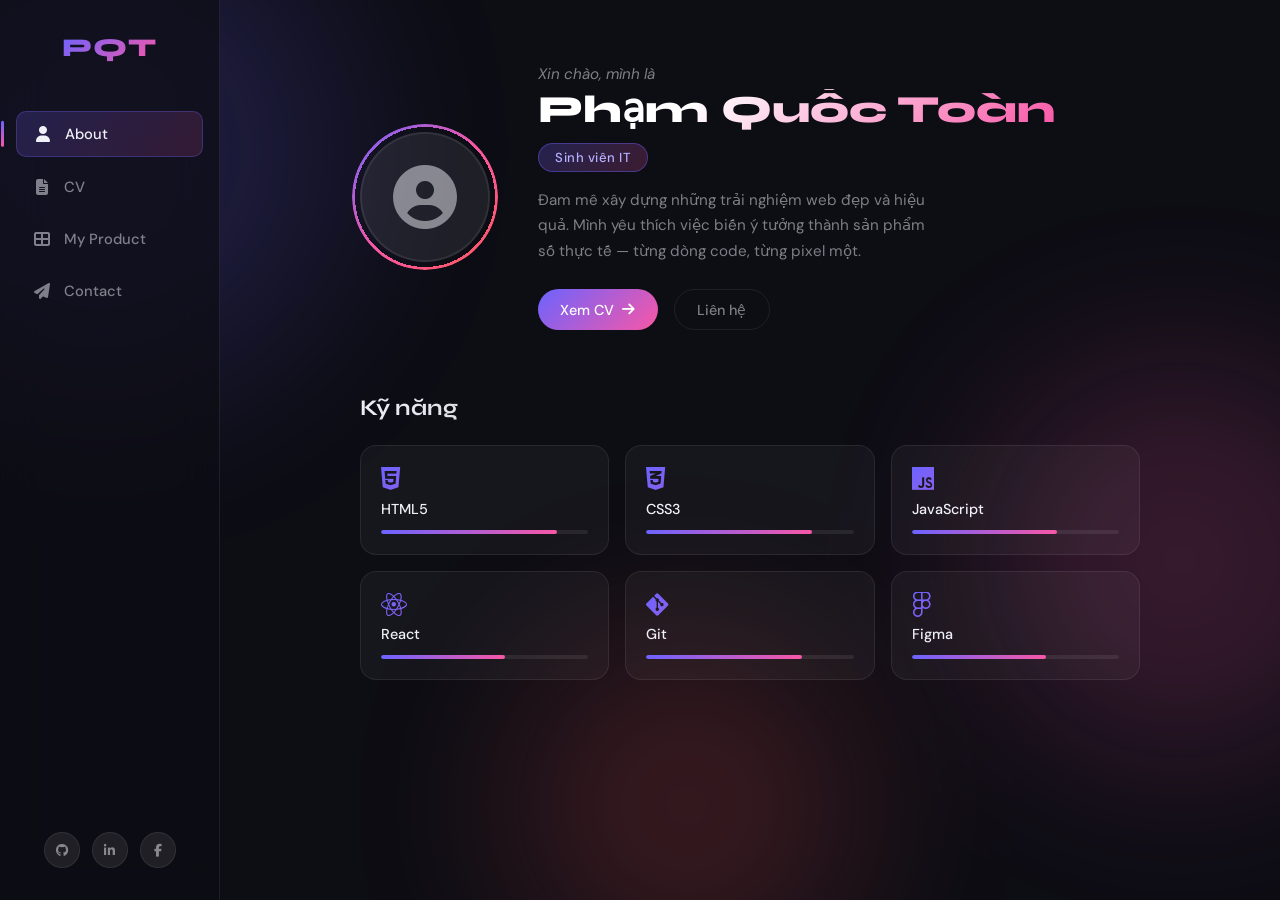
==== index.html @ f1095d31 "first commit - portfolio" ====
<!DOCTYPE html>
<html lang="vi">
<head>
  <meta charset="UTF-8" />
  <meta name="viewport" content="width=device-width, initial-scale=1.0"/>
  <title>Phạm Quốc Toàn — Portfolio</title>
  <link rel="stylesheet" href="style.css" />
  <link href="https://fonts.googleapis.com/css2?family=Syne:wght@400;600;700;800&family=DM+Sans:ital,wght@0,300;0,400;0,500;1,300&display=swap" rel="stylesheet"/>
  <link rel="stylesheet" href="https://cdnjs.cloudflare.com/ajax/libs/font-awesome/6.5.0/css/all.min.css"/>
</head>
<body>
  <!-- Background blobs -->
  <div class="bg-blobs">
    <div class="blob blob-1"></div>
    <div class="blob blob-2"></div>
    <div class="blob blob-3"></div>
  </div>

  <!-- Sidebar Nav -->
  <aside class="sidebar" id="sidebar">
    <div class="sidebar-logo">PQT</div>
    <nav class="sidebar-nav">
      <a href="index.html" class="nav-link active" data-label="About">
        <i class="fas fa-user"></i><span>About</span>
      </a>
      <a href="cv.html" class="nav-link" data-label="CV">
        <i class="fas fa-file-alt"></i><span>CV</span>
      </a>
      <a href="product.html" class="nav-link" data-label="My Product">
        <i class="fas fa-th-large"></i><span>My Product</span>
      </a>
      <a href="contact.html" class="nav-link" data-label="Contact">
        <i class="fas fa-paper-plane"></i><span>Contact</span>
      </a>
    </nav>
    <div class="sidebar-socials">
      <a href="https://github.com/" target="_blank" class="social-icon"><i class="fab fa-github"></i></a>
      <a href="https://linkedin.com/" target="_blank" class="social-icon"><i class="fab fa-linkedin-in"></i></a>
      <a href="https://facebook.com/" target="_blank" class="social-icon"><i class="fab fa-facebook-f"></i></a>
    </div>
  </aside>

  <!-- Mobile top bar -->
  <header class="topbar">
    <div class="topbar-logo">PQT</div>
    <button class="burger" id="burger" aria-label="Menu">
      <span></span><span></span><span></span>
    </button>
  </header>

  <!-- Mobile Nav Drawer -->
  <div class="mobile-nav" id="mobileNav">
    <a href="index.html" class="nav-link active"><i class="fas fa-user"></i> About</a>
    <a href="cv.html" class="nav-link"><i class="fas fa-file-alt"></i> CV</a>
    <a href="product.html" class="nav-link"><i class="fas fa-th-large"></i> My Product</a>
    <a href="contact.html" class="nav-link"><i class="fas fa-paper-plane"></i> Contact</a>
  </div>

  <!-- Main Content -->
  <main class="main-content">
    <div class="page-inner fade-in">

      <div class="about-hero">
        <div class="avatar-wrap">
          <div class="avatar-ring"></div>
          <div class="avatar">
            <i class="fas fa-user-circle"></i>
          </div>
        </div>
        <div class="hero-text">
          <p class="greeting">Xin chào, mình là</p>
          <h1 class="name">Phạm Quốc Toàn</h1>
          <div class="badge">Sinh viên IT</div>
          <p class="bio">
            Đam mê xây dựng những trải nghiệm web đẹp và hiệu quả. Mình yêu thích việc biến ý tưởng thành sản phẩm số thực tế — từng dòng code, từng pixel một.
          </p>
          <div class="hero-actions">
            <a href="cv.html" class="btn-primary">Xem CV <i class="fas fa-arrow-right"></i></a>
            <a href="contact.html" class="btn-outline">Liên hệ</a>
          </div>
        </div>
      </div>

      <div class="skills-section">
        <h2 class="section-title">Kỹ năng</h2>
        <div class="skills-grid">
          <div class="skill-card">
            <i class="fab fa-html5"></i>
            <span>HTML5</span>
            <div class="skill-bar"><div class="skill-fill" style="--w:85%"></div></div>
          </div>
          <div class="skill-card">
            <i class="fab fa-css3-alt"></i>
            <span>CSS3</span>
            <div class="skill-bar"><div class="skill-fill" style="--w:80%"></div></div>
          </div>
          <div class="skill-card">
            <i class="fab fa-js"></i>
            <span>JavaScript</span>
            <div class="skill-bar"><div class="skill-fill" style="--w:70%"></div></div>
          </div>
          <div class="skill-card">
            <i class="fab fa-react"></i>
            <span>React</span>
            <div class="skill-bar"><div class="skill-fill" style="--w:60%"></div></div>
          </div>
          <div class="skill-card">
            <i class="fab fa-git-alt"></i>
            <span>Git</span>
            <div class="skill-bar"><div class="skill-fill" style="--w:75%"></div></div>
          </div>
          <div class="skill-card">
            <i class="fab fa-figma"></i>
            <span>Figma</span>
            <div class="skill-bar"><div class="skill-fill" style="--w:65%"></div></div>
          </div>
        </div>
      </div>

    </div>
  </main>

  <script src="script.js"></script>
</body>
</html>
---- style.css ----
/* ===========================
   CSS Variables & Reset
   =========================== */
:root {
  --grad-1: #6c63ff;
  --grad-2: #f857a6;
  --grad-3: #ff5858;
  --accent: #6c63ff;
  --accent2: #f857a6;
  --bg: #0d0d14;
  --surface: rgba(255,255,255,0.04);
  --surface2: rgba(255,255,255,0.08);
  --border: rgba(255,255,255,0.08);
  --text: #f0f0f8;
  --text-muted: rgba(240,240,248,0.5);
  --sidebar-w: 220px;
  --radius: 16px;
  --radius-sm: 10px;
}

*, *::before, *::after { box-sizing: border-box; margin: 0; padding: 0; }

html { scroll-behavior: smooth; }

body {
  background: var(--bg);
  color: var(--text);
  font-family: 'DM Sans', sans-serif;
  min-height: 100vh;
  overflow-x: hidden;
}

a { text-decoration: none; color: inherit; }

/* ===========================
   Background Blobs
   =========================== */
.bg-blobs {
  position: fixed;
  inset: 0;
  pointer-events: none;
  z-index: 0;
  overflow: hidden;
}
.blob {
  position: absolute;
  border-radius: 50%;
  filter: blur(90px);
  opacity: 0.18;
  animation: blobFloat 8s ease-in-out infinite alternate;
}
.blob-1 {
  width: 500px; height: 500px;
  background: var(--grad-1);
  top: -100px; left: -150px;
  animation-delay: 0s;
}
.blob-2 {
  width: 400px; height: 400px;
  background: var(--grad-2);
  top: 40%; right: -100px;
  animation-delay: 2s;
}
.blob-3 {
  width: 350px; height: 350px;
  background: var(--grad-3);
  bottom: -80px; left: 40%;
  animation-delay: 4s;
}
@keyframes blobFloat {
  from { transform: translate(0, 0) scale(1); }
  to   { transform: translate(30px, 30px) scale(1.08); }
}

/* ===========================
   Sidebar
   =========================== */
.sidebar {
  position: fixed;
  left: 0; top: 0; bottom: 0;
  width: var(--sidebar-w);
  background: rgba(13,13,20,0.7);
  backdrop-filter: blur(20px);
  border-right: 1px solid var(--border);
  display: flex;
  flex-direction: column;
  align-items: center;
  padding: 2rem 0;
  z-index: 100;
}

.sidebar-logo {
  font-family: 'Syne', sans-serif;
  font-weight: 800;
  font-size: 1.6rem;
  background: linear-gradient(135deg, var(--grad-1), var(--grad-2));
  -webkit-background-clip: text;
  -webkit-text-fill-color: transparent;
  background-clip: text;
  margin-bottom: 3rem;
  letter-spacing: 2px;
}

.sidebar-nav {
  display: flex;
  flex-direction: column;
  gap: 0.5rem;
  width: 100%;
  padding: 0 1rem;
  flex: 1;
}

.nav-link {
  display: flex;
  align-items: center;
  gap: 0.75rem;
  padding: 0.75rem 1rem;
  border-radius: var(--radius-sm);
  color: var(--text-muted);
  font-size: 0.92rem;
  font-weight: 500;
  transition: all 0.3s ease;
  position: relative;
}
.nav-link i { font-size: 1rem; width: 20px; text-align: center; }
.nav-link:hover {
  color: var(--text);
  background: var(--surface2);
}
.nav-link.active {
  color: var(--text);
  background: linear-gradient(135deg, rgba(108,99,255,0.2), rgba(248,87,166,0.15));
  border: 1px solid rgba(108,99,255,0.3);
}
.nav-link.active::before {
  content: '';
  position: absolute;
  left: -1rem;
  top: 50%;
  transform: translateY(-50%);
  width: 3px;
  height: 60%;
  border-radius: 2px;
  background: linear-gradient(var(--grad-1), var(--grad-2));
}

.sidebar-socials {
  display: flex;
  gap: 0.75rem;
  margin-top: 1rem;
}
.social-icon {
  width: 36px; height: 36px;
  border-radius: 50%;
  background: var(--surface2);
  border: 1px solid var(--border);
  display: flex; align-items: center; justify-content: center;
  font-size: 0.8rem;
  color: var(--text-muted);
  transition: all 0.3s;
}
.social-icon:hover {
  background: linear-gradient(135deg, var(--grad-1), var(--grad-2));
  color: white;
  border-color: transparent;
  transform: translateY(-2px);
}

/* ===========================
   Mobile Topbar
   =========================== */
.topbar {
  display: none;
  position: fixed;
  top: 0; left: 0; right: 0;
  height: 60px;
  background: rgba(13,13,20,0.9);
  backdrop-filter: blur(20px);
  border-bottom: 1px solid var(--border);
  align-items: center;
  justify-content: space-between;
  padding: 0 1.25rem;
  z-index: 200;
}
.topbar-logo {
  font-family: 'Syne', sans-serif;
  font-weight: 800;
  font-size: 1.3rem;
  background: linear-gradient(135deg, var(--grad-1), var(--grad-2));
  -webkit-background-clip: text;
  -webkit-text-fill-color: transparent;
  background-clip: text;
}
.burger {
  background: none; border: none; cursor: pointer;
  display: flex; flex-direction: column; gap: 5px;
}
.burger span {
  display: block; width: 24px; height: 2px;
  background: var(--text);
  border-radius: 2px;
  transition: all 0.3s;
}
.burger.open span:nth-child(1) { transform: translateY(7px) rotate(45deg); }
.burger.open span:nth-child(2) { opacity: 0; }
.burger.open span:nth-child(3) { transform: translateY(-7px) rotate(-45deg); }

.mobile-nav {
  display: none;
  position: fixed;
  top: 60px; left: 0; right: 0;
  background: rgba(13,13,20,0.97);
  backdrop-filter: blur(20px);
  border-bottom: 1px solid var(--border);
  flex-direction: column;
  padding: 1rem;
  gap: 0.5rem;
  z-index: 150;
  transform: translateY(-110%);
  transition: transform 0.3s ease;
}
.mobile-nav.open {
  transform: translateY(0);
}
.mobile-nav .nav-link {
  padding: 0.85rem 1rem;
}

/* ===========================
   Main Content
   =========================== */
.main-content {
  margin-left: var(--sidebar-w);
  min-height: 100vh;
  position: relative;
  z-index: 1;
}

.page-inner {
  max-width: 860px;
  margin: 0 auto;
  padding: 4rem 2.5rem;
}

/* ===========================
   Fade In Animation
   =========================== */
.fade-in {
  animation: fadeUp 0.6s ease both;
}
@keyframes fadeUp {
  from { opacity: 0; transform: translateY(24px); }
  to   { opacity: 1; transform: translateY(0); }
}

/* ===========================
   About / Hero
   =========================== */
.about-hero {
  display: flex;
  gap: 3rem;
  align-items: center;
  margin-bottom: 4rem;
}

.avatar-wrap {
  position: relative;
  flex-shrink: 0;
}
.avatar-ring {
  position: absolute;
  inset: -8px;
  border-radius: 50%;
  background: linear-gradient(135deg, var(--grad-1), var(--grad-2), var(--grad-3));
  animation: spin 4s linear infinite;
  -webkit-mask: radial-gradient(farthest-side, transparent calc(100% - 3px), white calc(100% - 3px));
          mask: radial-gradient(farthest-side, transparent calc(100% - 3px), white calc(100% - 3px));
}
@keyframes spin { to { transform: rotate(360deg); } }

.avatar {
  width: 130px; height: 130px;
  border-radius: 50%;
  background: var(--surface2);
  border: 2px solid var(--border);
  display: flex; align-items: center; justify-content: center;
  font-size: 4rem;
  color: var(--text-muted);
}

.greeting {
  font-size: 0.95rem;
  color: var(--text-muted);
  margin-bottom: 0.3rem;
  font-style: italic;
}
.name {
  font-family: 'Syne', sans-serif;
  font-size: 2.4rem;
  font-weight: 800;
  line-height: 1.1;
  background: linear-gradient(135deg, #fff 30%, var(--grad-2));
  -webkit-background-clip: text;
  -webkit-text-fill-color: transparent;
  background-clip: text;
  margin-bottom: 0.75rem;
}
.badge {
  display: inline-block;
  padding: 0.3rem 1rem;
  border-radius: 99px;
  background: linear-gradient(135deg, rgba(108,99,255,0.25), rgba(248,87,166,0.2));
  border: 1px solid rgba(108,99,255,0.4);
  font-size: 0.82rem;
  font-weight: 500;
  color: #b5b0ff;
  margin-bottom: 1rem;
  letter-spacing: 0.5px;
}
.bio {
  color: var(--text-muted);
  line-height: 1.7;
  font-size: 0.95rem;
  margin-bottom: 1.5rem;
  max-width: 400px;
}
.hero-actions {
  display: flex;
  gap: 1rem;
  flex-wrap: wrap;
}

/* ===========================
   Buttons
   =========================== */
.btn-primary {
  display: inline-flex;
  align-items: center;
  gap: 0.5rem;
  padding: 0.65rem 1.4rem;
  border-radius: 99px;
  background: linear-gradient(135deg, var(--grad-1), var(--grad-2));
  color: white;
  font-size: 0.9rem;
  font-weight: 500;
  transition: all 0.3s;
  border: none;
  cursor: pointer;
}
.btn-primary:hover {
  transform: translateY(-2px);
  box-shadow: 0 8px 24px rgba(108,99,255,0.4);
}
.btn-outline {
  display: inline-flex;
  align-items: center;
  padding: 0.65rem 1.4rem;
  border-radius: 99px;
  border: 1px solid var(--border);
  color: var(--text-muted);
  font-size: 0.9rem;
  font-weight: 500;
  transition: all 0.3s;
}
.btn-outline:hover {
  border-color: var(--grad-1);
  color: var(--text);
  background: rgba(108,99,255,0.1);
}
.btn-sm { padding: 0.45rem 1rem; font-size: 0.85rem; }
.btn-full { width: 100%; justify-content: center; border-radius: var(--radius-sm); }

/* ===========================
   Skills Section
   =========================== */
.section-title {
  font-family: 'Syne', sans-serif;
  font-size: 1.4rem;
  font-weight: 700;
  margin-bottom: 1.5rem;
  background: linear-gradient(135deg, var(--text), var(--text-muted));
  -webkit-background-clip: text;
  -webkit-text-fill-color: transparent;
  background-clip: text;
}

.skills-grid {
  display: grid;
  grid-template-columns: repeat(auto-fill, minmax(200px, 1fr));
  gap: 1rem;
}
.skill-card {
  background: var(--surface);
  border: 1px solid var(--border);
  border-radius: var(--radius);
  padding: 1.25rem;
  display: flex;
  flex-direction: column;
  gap: 0.5rem;
  transition: all 0.3s;
}
.skill-card:hover {
  background: var(--surface2);
  border-color: rgba(108,99,255,0.3);
  transform: translateY(-3px);
}
.skill-card i {
  font-size: 1.6rem;
  background: linear-gradient(135deg, var(--grad-1), var(--grad-2));
  -webkit-background-clip: text;
  -webkit-text-fill-color: transparent;
  background-clip: text;
}
.skill-card span { font-size: 0.9rem; font-weight: 500; }
.skill-bar {
  height: 4px;
  background: var(--border);
  border-radius: 2px;
  overflow: hidden;
  margin-top: 0.25rem;
}
.skill-fill {
  height: 100%;
  width: var(--w);
  background: linear-gradient(90deg, var(--grad-1), var(--grad-2));
  border-radius: 2px;
  animation: barGrow 1s ease both;
  animation-delay: 0.3s;
}
@keyframes barGrow {
  from { width: 0; }
  to   { width: var(--w); }
}

/* ===========================
   Page Header
   =========================== */
.page-header {
  display: flex;
  align-items: flex-start;
  justify-content: space-between;
  margin-bottom: 2.5rem;
  flex-wrap: wrap;
  gap: 1rem;
}
.page-title {
  font-family: 'Syne', sans-serif;
  font-size: 2.2rem;
  font-weight: 800;
  background: linear-gradient(135deg, #fff 40%, var(--grad-2));
  -webkit-background-clip: text;
  -webkit-text-fill-color: transparent;
  background-clip: text;
}
.page-subtitle {
  color: var(--text-muted);
  font-size: 0.95rem;
  margin-top: 0.25rem;
}

/* ===========================
   CV
   =========================== */
.cv-grid {
  display: grid;
  grid-template-columns: 1fr 1fr;
  gap: 1.5rem;
}
.cv-block {
  background: var(--surface);
  border: 1px solid var(--border);
  border-radius: var(--radius);
  padding: 1.5rem;
  margin-bottom: 1.5rem;
  transition: border-color 0.3s;
}
.cv-block:hover { border-color: rgba(108,99,255,0.3); }
.cv-block-title {
  font-family: 'Syne', sans-serif;
  font-size: 0.95rem;
  font-weight: 700;
  margin-bottom: 1.25rem;
  color: var(--text-muted);
  text-transform: uppercase;
  letter-spacing: 1px;
  display: flex;
  align-items: center;
  gap: 0.5rem;
}
.cv-block-title i {
  background: linear-gradient(135deg, var(--grad-1), var(--grad-2));
  -webkit-background-clip: text;
  -webkit-text-fill-color: transparent;
  background-clip: text;
}
.timeline-item {
  display: flex;
  gap: 1rem;
  margin-bottom: 1rem;
  padding-bottom: 1rem;
  border-bottom: 1px solid var(--border);
}
.timeline-item:last-child { border-bottom: none; margin-bottom: 0; padding-bottom: 0; }
.timeline-year {
  font-size: 0.75rem;
  color: var(--grad-2);
  white-space: nowrap;
  padding-top: 2px;
  font-weight: 500;
  min-width: 70px;
}
.timeline-content strong { font-size: 0.9rem; display: block; margin-bottom: 0.2rem; }
.timeline-content p { font-size: 0.82rem; color: var(--text-muted); line-height: 1.5; }

.tag-list { display: flex; flex-wrap: wrap; gap: 0.5rem; }
.tag {
  padding: 0.3rem 0.75rem;
  border-radius: 99px;
  background: rgba(108,99,255,0.15);
  border: 1px solid rgba(108,99,255,0.3);
  font-size: 0.78rem;
  color: #a5a0ff;
}

.lang-item {
  display: flex;
  justify-content: space-between;
  align-items: center;
  margin-bottom: 0.75rem;
  font-size: 0.88rem;
}
.dots { display: flex; gap: 5px; }
.dot {
  width: 10px; height: 10px;
  border-radius: 50%;
  background: var(--border);
}
.dot.filled { background: linear-gradient(135deg, var(--grad-1), var(--grad-2)); }

.strength-list { list-style: none; display: flex; flex-direction: column; gap: 0.6rem; }
.strength-list li {
  display: flex;
  align-items: center;
  gap: 0.6rem;
  font-size: 0.88rem;
  color: var(--text-muted);
}
.strength-list li i { color: var(--grad-1); font-size: 0.75rem; }

/* ===========================
   Products
   =========================== */
.filter-bar {
  display: flex;
  gap: 0.5rem;
  margin-bottom: 2rem;
  flex-wrap: wrap;
}
.filter-btn {
  padding: 0.45rem 1.1rem;
  border-radius: 99px;
  border: 1px solid var(--border);
  background: none;
  color: var(--text-muted);
  font-size: 0.85rem;
  cursor: pointer;
  transition: all 0.3s;
  font-family: 'DM Sans', sans-serif;
}
.filter-btn:hover { border-color: var(--grad-1); color: var(--text); }
.filter-btn.active {
  background: linear-gradient(135deg, var(--grad-1), var(--grad-2));
  border-color: transparent;
  color: white;
}

.products-grid {
  display: grid;
  grid-template-columns: repeat(auto-fill, minmax(280px, 1fr));
  gap: 1.25rem;
}
.product-card {
  background: var(--surface);
  border: 1px solid var(--border);
  border-radius: var(--radius);
  overflow: hidden;
  transition: all 0.35s;
}
.product-card:hover {
  transform: translateY(-5px);
  border-color: rgba(108,99,255,0.4);
  box-shadow: 0 16px 40px rgba(0,0,0,0.4);
}
.product-card.hidden { display: none; }

.product-thumb {
  height: 140px;
  display: flex; align-items: center; justify-content: center;
  font-size: 3rem;
}
.thumb-1 { background: linear-gradient(135deg, #1a1040, #3d1560); color: #9f7aea; }
.thumb-2 { background: linear-gradient(135deg, #0d2040, #0d4060); color: #60a5fa; }
.thumb-3 { background: linear-gradient(135deg, #401520, #601030); color: #f87171; }
.thumb-4 { background: linear-gradient(135deg, #1a2040, #202a50); color: #94a3b8; }

.product-info { padding: 1.25rem; }
.product-tags { display: flex; gap: 0.4rem; margin-bottom: 0.6rem; flex-wrap: wrap; }
.ptag {
  padding: 0.2rem 0.6rem;
  border-radius: 99px;
  background: rgba(255,255,255,0.06);
  font-size: 0.72rem;
  color: var(--text-muted);
}
.product-info h3 { font-family: 'Syne', sans-serif; font-size: 1.05rem; margin-bottom: 0.4rem; }
.product-info p { font-size: 0.84rem; color: var(--text-muted); line-height: 1.6; margin-bottom: 1rem; }
.product-links { display: flex; gap: 0.75rem; }
.plink {
  font-size: 0.82rem;
  color: var(--text-muted);
  display: flex; align-items: center; gap: 0.35rem;
  transition: color 0.2s;
}
.plink:hover { color: var(--grad-1); }
.plink-live { color: var(--grad-2); }
.plink-live:hover { color: var(--grad-3); }

/* ===========================
   Contact
   =========================== */
.contact-layout {
  display: grid;
  grid-template-columns: 1fr 1.4fr;
  gap: 2rem;
}
.contact-info h3,
.contact-form-wrap h3 {
  font-family: 'Syne', sans-serif;
  font-size: 1.1rem;
  font-weight: 700;
  margin-bottom: 1.5rem;
}
.contact-item {
  display: flex;
  align-items: flex-start;
  gap: 1rem;
  margin-bottom: 1.25rem;
}
.ci-icon {
  width: 40px; height: 40px;
  border-radius: 50%;
  background: linear-gradient(135deg, rgba(108,99,255,0.2), rgba(248,87,166,0.15));
  border: 1px solid rgba(108,99,255,0.3);
  display: flex; align-items: center; justify-content: center;
  font-size: 0.85rem;
  color: var(--grad-1);
  flex-shrink: 0;
}
.contact-item label {
  display: block;
  font-size: 0.75rem;
  color: var(--text-muted);
  margin-bottom: 0.2rem;
  text-transform: uppercase;
  letter-spacing: 0.5px;
}
.contact-item a, .contact-item span { font-size: 0.9rem; }
.contact-item a:hover { color: var(--grad-2); }

.contact-socials {
  display: flex;
  flex-direction: column;
  gap: 0.6rem;
  margin-top: 2rem;
}
.csocial {
  display: flex;
  align-items: center;
  gap: 0.75rem;
  padding: 0.7rem 1rem;
  border-radius: var(--radius-sm);
  background: var(--surface);
  border: 1px solid var(--border);
  font-size: 0.88rem;
  color: var(--text-muted);
  transition: all 0.3s;
}
.csocial:hover { transform: translateX(4px); }
.csocial.github:hover  { border-color: #6e5494; color: #6e5494; }
.csocial.linkedin:hover { border-color: #0077b5; color: #0077b5; }
.csocial.facebook:hover { border-color: #1877f2; color: #1877f2; }

.form-group { display: flex; flex-direction: column; gap: 0.4rem; margin-bottom: 1rem; }
.form-group label { font-size: 0.82rem; color: var(--text-muted); font-weight: 500; }
.form-row { display: grid; grid-template-columns: 1fr 1fr; gap: 1rem; }

input, textarea {
  background: var(--surface);
  border: 1px solid var(--border);
  border-radius: var(--radius-sm);
  padding: 0.75rem 1rem;
  color: var(--text);
  font-family: 'DM Sans', sans-serif;
  font-size: 0.9rem;
  transition: border-color 0.3s;
  resize: vertical;
}
input:focus, textarea:focus {
  outline: none;
  border-color: var(--grad-1);
  background: var(--surface2);
}
input::placeholder, textarea::placeholder { color: var(--text-muted); }

.form-msg {
  margin-top: 0.75rem;
  font-size: 0.88rem;
  padding: 0.6rem 1rem;
  border-radius: var(--radius-sm);
  min-height: 0;
}
.form-msg.success { background: rgba(72,187,120,0.15); color: #68d391; border: 1px solid rgba(72,187,120,0.3); }
.form-msg.error   { background: rgba(252,129,74,0.15); color: #fc814a; border: 1px solid rgba(252,129,74,0.3); }

/* ===========================
   Footer (inline in sidebar)
   =========================== */
footer {
  text-align: center;
  padding: 2rem;
  color: var(--text-muted);
  font-size: 0.8rem;
  margin-left: var(--sidebar-w);
}

/* ===========================
   Responsive
   =========================== */
@media (max-width: 768px) {
  .sidebar { display: none; }
  .topbar { display: flex; }
  .mobile-nav { display: flex; }
  .main-content { margin-left: 0; }
  .page-inner { padding: 5rem 1.25rem 2rem; }
  .about-hero { flex-direction: column; text-align: center; gap: 1.5rem; }
  .bio { max-width: 100%; }
  .hero-actions { justify-content: center; }
  .cv-grid { grid-template-columns: 1fr; }
  .contact-layout { grid-template-columns: 1fr; }
  .form-row { grid-template-columns: 1fr; }
  .name { font-size: 1.8rem; }
}
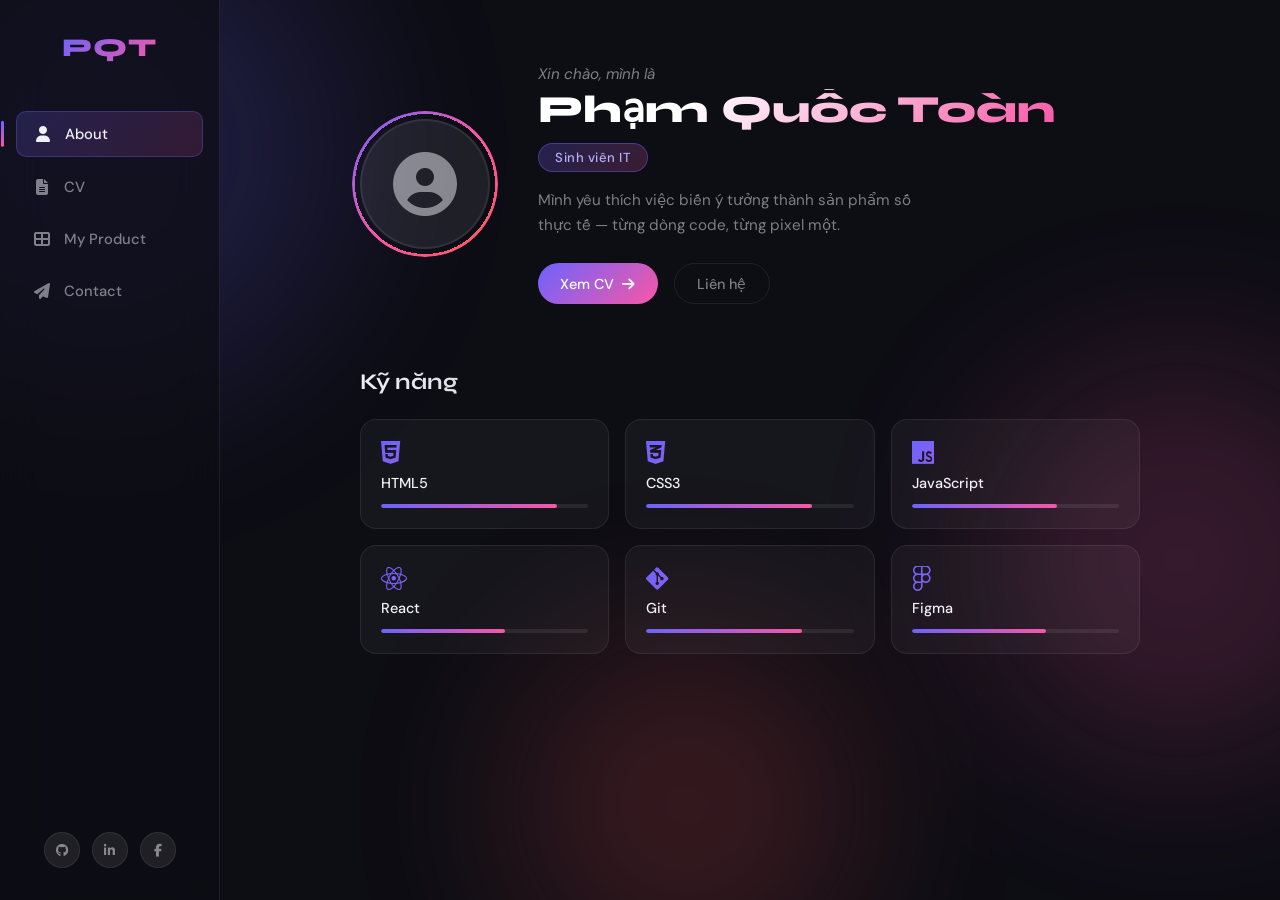
==== commit 601506ae: "feat: hoan thanh trang About" ====
--- a/index.html
+++ b/index.html
@@ -72,7 +72,7 @@
           <h1 class="name">Phạm Quốc Toàn</h1>
           <div class="badge">Sinh viên IT</div>
           <p class="bio">
-            Đam mê xây dựng những trải nghiệm web đẹp và hiệu quả. Mình yêu thích việc biến ý tưởng thành sản phẩm số thực tế — từng dòng code, từng pixel một.
+           Mình yêu thích việc biến ý tưởng thành sản phẩm số thực tế — từng dòng code, từng pixel một.
           </p>
           <div class="hero-actions">
             <a href="cv.html" class="btn-primary">Xem CV <i class="fas fa-arrow-right"></i></a>
